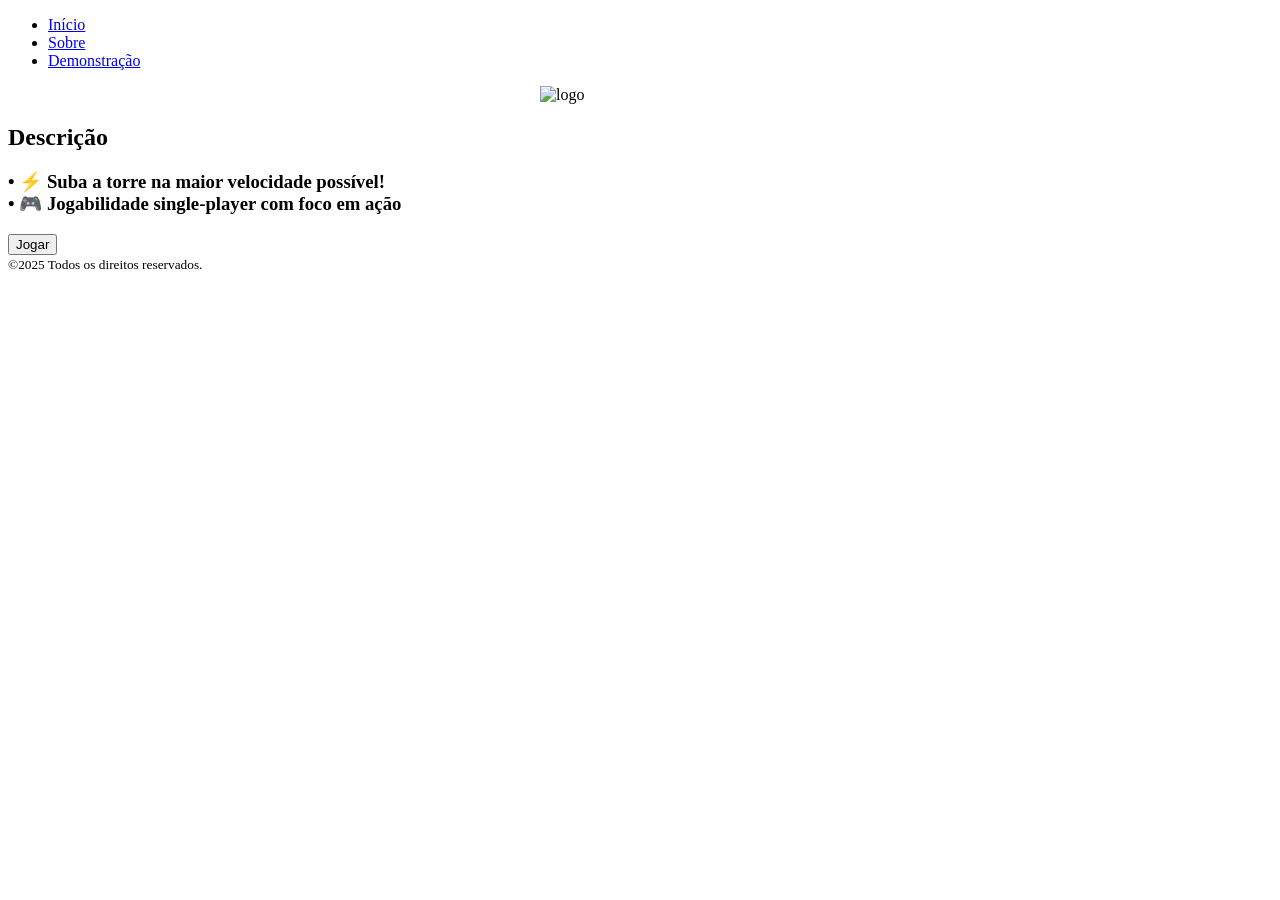
==== index.html @ 498a129d "atualização" ====
<!DOCTYPE html>
<html lang="pt-BR">
<head>
  <meta charset="UTF-8" />
  <meta name="viewport" content="width=device-width, initial-scale=1">
  <title>Crazy Tower</title>
  <link rel="stylesheet" href="style.css" />
</head>
<body>

  <ul class="navbar">
    <li><a href="#home">Início</a></li>
    <li><a href="#sobre">Sobre</a></li>
    <li><a href="#demonstração">Demonstração</a></li>
  </ul>

  <img src="assets/crazy_tower_transparente-removebg-preview.png" alt="logo" width="200" style="display: block; margin: 0 auto;" />

  <div class="card">
    <h2>Descrição</h2>
    <h3>
      • ⚡ Suba a torre na maior velocidade possível!<br />
      • 🎮 Jogabilidade single-player com foco em ação<br />
    </h3>
  </div>

  <!-- Botão redireciona para game.html -->
  <form action="game.html">
    <button class="pixel-button blinking-button">Jogar</button>
  </form>

  <footer>
    <small>&copy;2025 Todos os direitos reservados.</small>
  </footer>
</body>
</html>
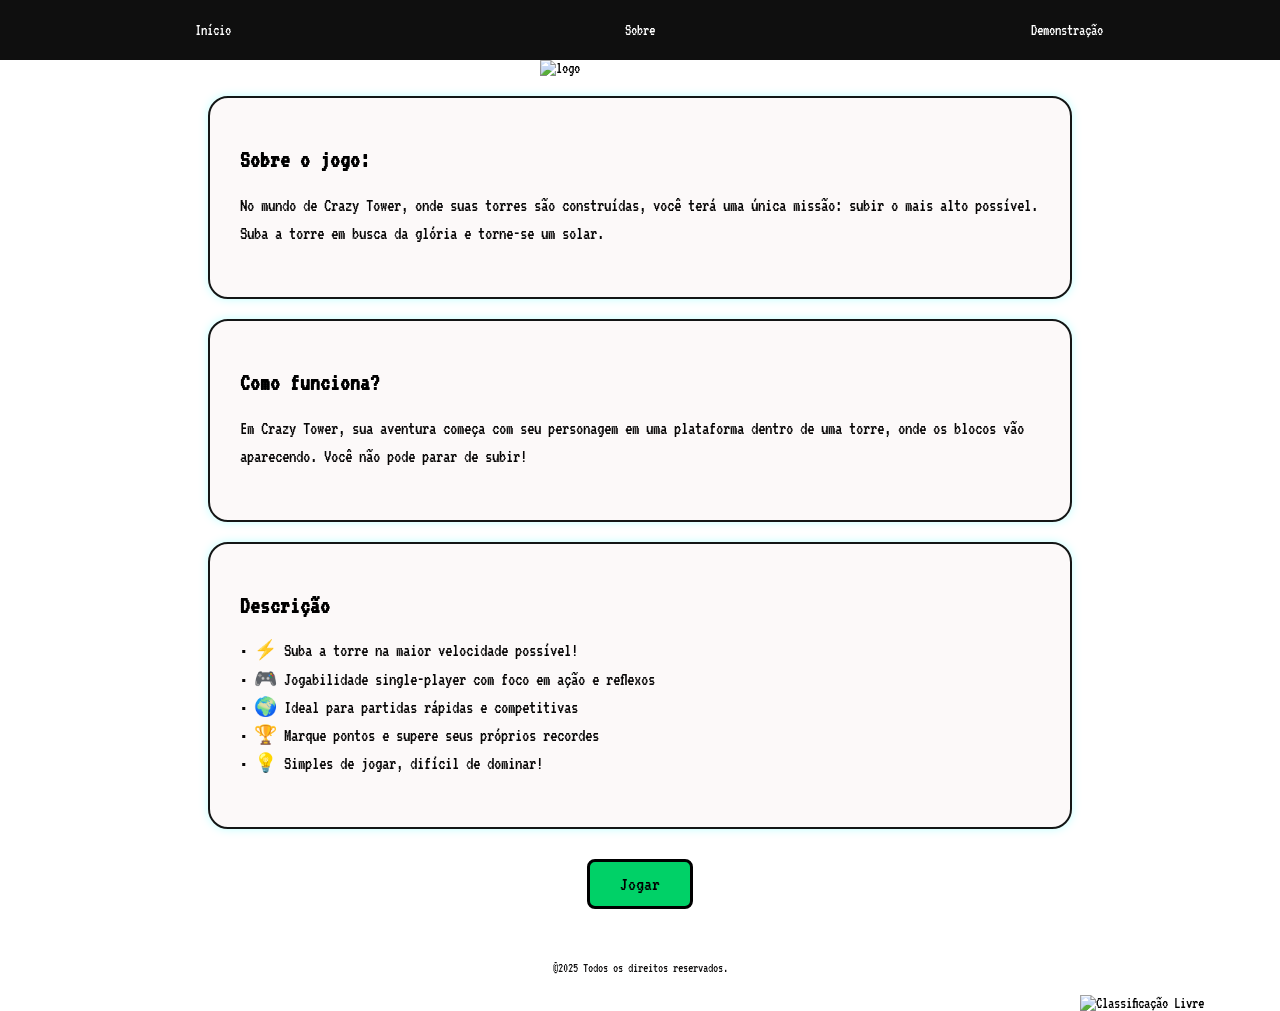
==== commit fe8a35f3: "update" ====
--- a/index.html
+++ b/index.html
@@ -1,12 +1,21 @@
 <!DOCTYPE html>
 <html lang="pt-BR">
+
 <head>
   <meta charset="UTF-8" />
-  <meta name="viewport" content="width=device-width, initial-scale=1">
+ <meta name="viewport" content="width=device-width, initial-scale=1">
+
   <title>Crazy Tower</title>
+
+  <link href="https://fonts.googleapis.com/css2?family=VT323&display=swap" rel="stylesheet" />
+ 
   <link rel="stylesheet" href="style.css" />
+ 
 </head>
+
+
 <body>
+   
 
   <ul class="navbar">
     <li><a href="#home">Início</a></li>
@@ -14,23 +23,53 @@
     <li><a href="#demonstração">Demonstração</a></li>
   </ul>
 
+
   <img src="assets/crazy_tower_transparente-removebg-preview.png" alt="logo" width="200" style="display: block; margin: 0 auto;" />
+<div class="card" id="sobre">
+    <h2>Sobre o jogo:</h2>
+    <h3>
+      No mundo de Crazy Tower, onde suas torres são construídas, você terá uma única missão:
+      subir o mais alto possível. Suba a torre em busca da glória e torne-se um solar.
+    </h3>
+  </div>
+
+
+  <div class="card">
+    <h2>Como funciona?</h2>
+    <h3>
+      Em Crazy Tower, sua aventura começa com seu personagem em uma plataforma dentro de uma
+      torre, onde os blocos vão aparecendo. Você não pode parar de subir!
+    </h3>
+  </div>
+
 
   <div class="card">
     <h2>Descrição</h2>
     <h3>
       • ⚡ Suba a torre na maior velocidade possível!<br />
-      • 🎮 Jogabilidade single-player com foco em ação<br />
+      • 🎮 Jogabilidade single-player com foco em ação e reflexos<br />
+      • 🌍 Ideal para partidas rápidas e competitivas<br />
+      • 🏆 Marque pontos e supere seus próprios recordes<br />
+      • 💡 Simples de jogar, difícil de dominar!
     </h3>
   </div>
+
 
   <!-- Botão redireciona para game.html -->
   <form action="game.html">
     <button class="pixel-button blinking-button">Jogar</button>
   </form>
 
-  <footer>
+ <footer>
     <small>&copy;2025 Todos os direitos reservados.</small>
   </footer>
+
+
+  <img src="assets/livre-para-todos-os-publicos-png-1.png" alt="Classificação Livre" width="200" 
+   style="float: right; margin-left: 10px;" />
+
+
 </body>
-</html>
+
+
+</html>
--- a/style.css
+++ b/style.css
@@ -0,0 +1,218 @@
+body {
+    font-family: 'VT323', monospace;
+    color: #000000;
+    background-image: url('https://static.vecteezy.com/ti/vetor-gratis/p1/42818355-8-bits-pixel-grafico-azul-ceu-fundo-com-nuvens-vetor.jpg');
+    background-size: cover;
+    background-repeat: no-repeat;
+    margin: 0;
+    padding: 0;
+}
+
+
+
+
+@keyframes pulse {
+  0%, 100% {
+    box-shadow: 0 0 5px #00f2ff, 0 0 10px #00f2ff, 0 0 15px #00f2ff;
+  }
+  50% {
+    box-shadow: 0 0 15px #00f2ff, 0 0 25px #00f2ff, 0 0 35px #00f2ff;
+  }
+}
+
+
+@keyframes pix-blink {
+  0%, 100% {
+    box-shadow:
+      0 0 4px  rgba(10, 10, 10, 0.6),
+      0 0 8px  rgba(12, 12, 12, 0.4);
+  }
+  50% {
+    box-shadow:
+      0 0 12px rgba(0, 209, 209, 0.9),
+      0 0 20px rgba(0, 209, 199, 0.7);
+  }
+}
+.pixel-button {
+      font-family: 'VT323', monospace;
+      display: block;
+      margin: 30px auto;
+      padding: 12px 30px;
+      font-size: 20px;
+      background-color: #00D167;
+      color: #000;
+      border: 3px solid #000;
+      border-radius: 8px;
+      cursor: pointer;
+      animation: pix-blink 1.8s infinite ease-in-out;
+      transition: transform 0.3s ease,
+        background-color 0.3s ease,
+        color 0.3s ease,
+        border-color 0.3s ease;
+    }
+
+
+    .pixel-button:hover {
+      background-color: #fff;
+      color: #00D167;
+      border-color: #00D167;
+      transform: scale(1.05);
+    }
+
+
+
+
+
+
+
+
+.card {
+    max-width: 800px;
+    margin: 20px auto;
+    background-color: rgba(252, 249, 249, 0.986);
+    padding: 30px;
+    border-radius: 20px;
+    color: #070606;
+    border: 2px solid #131616;
+    transition: 0.4s;
+    box-shadow: 0 0 10px #00ffff40;
+}
+
+
+.card:hover {
+    box-shadow:
+        0 0 10px  #00ffff,
+        0 0 20px #00ffff,
+        0 0 40px #00ffff,
+        0 0 60px #00ffff;
+    transform: scale(1.02);
+    border-color: #fcfcfc;
+}
+
+
+
+
+h1 {
+    text-align: center;
+    font-size: 36px;
+    margin-bottom: 20px;
+}
+
+
+h2 {
+    margin-top: 20px;
+    color: #000000;
+}
+
+
+h3 {
+    font-weight: normal;
+    line-height: 1.5;
+}
+
+
+
+
+button {
+  font-family: 'VT323', monospace;
+  display: block;
+  margin: 30px auto;
+  padding: 12px 30px;
+  font-size: 20px;
+  color: #000;
+  background-color: #00f2ff;
+  border: 3px solid #000;
+  border-radius: 8px;
+  cursor: pointer;
+  animation: pulse 1.8s infinite ease-in-out;
+  transition: transform 0.3s ease, background-color 0.3s, color 0.3s, border-color 0.3s;
+ 
+}
+
+
+button:hover {
+  background-color: #fff;
+  color: #00ccff;
+  border-color: #00ccff;
+  transform: scale(1.05);
+}
+
+
+
+
+footer {
+    text-align: center;
+    padding: 20px;
+    color: rgb(17, 16, 16);
+}
+
+
+
+
+.navbar {
+  list-style-type: none;
+  margin: 0;
+  padding: 0;
+  background-color: #0f0f0f;
+  overflow: hidden;
+  display: flex;
+}
+
+
+.navbar li {
+  flex: 1;
+}
+
+
+.navbar li a {
+  display: block;
+  color: white;
+  text-align: center;
+  padding: 14px;
+  text-decoration: none;
+  border: 2px solid transparent;
+  border-radius: 8px;
+  margin: 6px;
+  transition: all 0.3s ease;
+}
+
+
+.navbar li a:hover {
+  background-color: #000000;
+  border-color: #00f0ff;
+  box-shadow: 0 0 10px #00f0ff, 0 0 20px #00f0ff;
+}
+@keyframes blink {
+  0%, 100% { opacity: 1; }
+  50%      { opacity: 0; }
+}
+
+
+
+
+.blinking-button {
+  animation: blink 1s infinite;
+}
+ @keyframes pix-blink {
+
+
+      0%,
+      100% {
+        box-shadow:
+          0 0 4px rgba(0, 209, 103, 0.6),
+          0 0 8px rgba(0, 209, 103, 0.4);
+      }
+
+
+      50% {
+        box-shadow:
+          0 0 12px rgba(0, 209, 103, 0.9),
+          0 0 20px rgba(0, 209, 103, 0.7);
+      }
+    }
+   @media (min-width: 768px) {
+  .container {
+    max-width: 750px;
+    margin: 0 auto;
+  }
+}
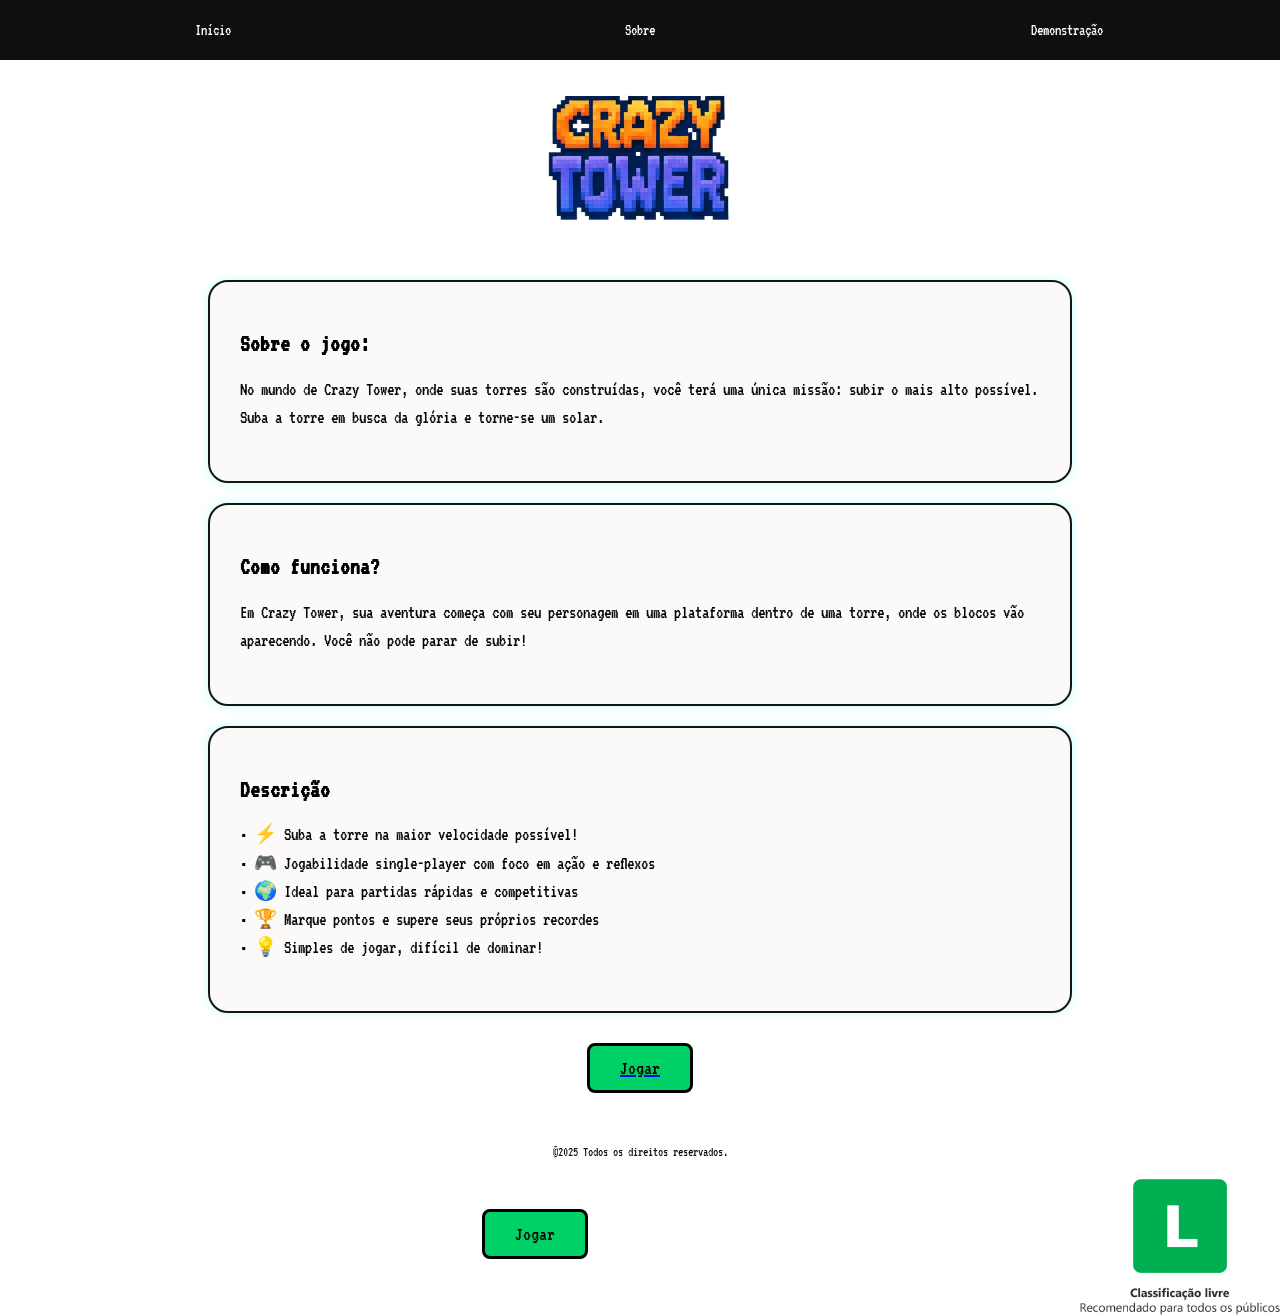
==== commit 3364d37e: "Add files via upload" ====
--- a/index.html
+++ b/index.html
@@ -1,75 +1,68 @@
-<!DOCTYPE html>
-<html lang="pt-BR">
-
-<head>
-  <meta charset="UTF-8" />
- <meta name="viewport" content="width=device-width, initial-scale=1">
-
-  <title>Crazy Tower</title>
-
-  <link href="https://fonts.googleapis.com/css2?family=VT323&display=swap" rel="stylesheet" />
- 
-  <link rel="stylesheet" href="style.css" />
- 
-</head>
-
-
-<body>
-   
-
-  <ul class="navbar">
-    <li><a href="#home">Início</a></li>
-    <li><a href="#sobre">Sobre</a></li>
-    <li><a href="#demonstração">Demonstração</a></li>
-  </ul>
-
-
-  <img src="assets/crazy_tower_transparente-removebg-preview.png" alt="logo" width="200" style="display: block; margin: 0 auto;" />
-<div class="card" id="sobre">
-    <h2>Sobre o jogo:</h2>
-    <h3>
-      No mundo de Crazy Tower, onde suas torres são construídas, você terá uma única missão:
-      subir o mais alto possível. Suba a torre em busca da glória e torne-se um solar.
-    </h3>
-  </div>
-
-
-  <div class="card">
-    <h2>Como funciona?</h2>
-    <h3>
-      Em Crazy Tower, sua aventura começa com seu personagem em uma plataforma dentro de uma
-      torre, onde os blocos vão aparecendo. Você não pode parar de subir!
-    </h3>
-  </div>
-
-
-  <div class="card">
-    <h2>Descrição</h2>
-    <h3>
-      • ⚡ Suba a torre na maior velocidade possível!<br />
-      • 🎮 Jogabilidade single-player com foco em ação e reflexos<br />
-      • 🌍 Ideal para partidas rápidas e competitivas<br />
-      • 🏆 Marque pontos e supere seus próprios recordes<br />
-      • 💡 Simples de jogar, difícil de dominar!
-    </h3>
-  </div>
-
-
-  <!-- Botão redireciona para game.html -->
-  <form action="game.html">
-    <button class="pixel-button blinking-button">Jogar</button>
-  </form>
-
- <footer>
-    <small>&copy;2025 Todos os direitos reservados.</small>
-  </footer>
-
-
-  <img src="assets/livre-para-todos-os-publicos-png-1.png" alt="Classificação Livre" width="200" 
-   style="float: right; margin-left: 10px;" />
-
-
-</body>
-
-
-</html>+<!DOCTYPE html>
+<html lang="pt-BR">
+<head>
+  <meta charset="UTF-8" />
+  <meta name="viewport" content="width=device-width, initial-scale=1">
+  <title>Crazy Tower</title>
+  <link href="https://fonts.googleapis.com/css2?family=VT323&display=swap" rel="stylesheet" />
+  <link rel="stylesheet" href="style.css" />
+</head>
+
+<body>
+
+  <ul class="navbar">
+    <li><a href="#home">Início</a></li>
+    <li><a href="#sobre">Sobre</a></li>
+    <li><a href="#demonstração">Demonstração</a></li>
+  </ul>
+
+  <img src="./image.png" alt="logo" width="200" style="display: block; margin: 0 auto;" />
+
+  <div class="card" id="sobre">
+    <h2>Sobre o jogo:</h2>
+    <h3>
+      No mundo de Crazy Tower, onde suas torres são construídas, você terá uma única missão:
+      subir o mais alto possível. Suba a torre em busca da glória e torne-se um solar.
+    </h3>
+  </div>
+
+  <div class="card">
+    <h2>Como funciona?</h2>
+    <h3>
+      Em Crazy Tower, sua aventura começa com seu personagem em uma plataforma dentro de uma
+      torre, onde os blocos vão aparecendo. Você não pode parar de subir!
+    </h3>
+  </div>
+
+  <div class="card">
+    <h2>Descrição</h2>
+    <h3>
+      • ⚡ Suba a torre na maior velocidade possível!<br />
+      • 🎮 Jogabilidade single-player com foco em ação e reflexos<br />
+      • 🌍 Ideal para partidas rápidas e competitivas<br />
+      • 🏆 Marque pontos e supere seus próprios recordes<br />
+      • 💡 Simples de jogar, difícil de dominar!
+    </h3>
+  </div>
+
+  <!-- Botão Jogar com redirecionamento -->
+  <div style="text-align: center; margin-top: 20px;">
+    <a href="jogo.html">
+      <button class="pixel-button blinking-button">Jogar</button>
+    </a>
+  </div>
+
+  <footer>
+    <small>&copy;2025 Todos os direitos reservados.</small>
+  </footer>
+
+  <img src="./livre-para-todos-os-publicos-png-1 (1).png" alt="Classificação Livre" width="200" 
+   style="float: right; margin-left: 10px;" />
+   <form action="game.html">
+    <button class="pixel-button blinking-button">Jogar</button>
+  </form>
+
+  
+
+</body>
+</html>
--- a/style.css
+++ b/style.css
@@ -1,218 +1,218 @@
-body {
-    font-family: 'VT323', monospace;
-    color: #000000;
-    background-image: url('https://static.vecteezy.com/ti/vetor-gratis/p1/42818355-8-bits-pixel-grafico-azul-ceu-fundo-com-nuvens-vetor.jpg');
-    background-size: cover;
-    background-repeat: no-repeat;
-    margin: 0;
-    padding: 0;
-}
-
-
-
-
-@keyframes pulse {
-  0%, 100% {
-    box-shadow: 0 0 5px #00f2ff, 0 0 10px #00f2ff, 0 0 15px #00f2ff;
-  }
-  50% {
-    box-shadow: 0 0 15px #00f2ff, 0 0 25px #00f2ff, 0 0 35px #00f2ff;
-  }
-}
-
-
-@keyframes pix-blink {
-  0%, 100% {
-    box-shadow:
-      0 0 4px  rgba(10, 10, 10, 0.6),
-      0 0 8px  rgba(12, 12, 12, 0.4);
-  }
-  50% {
-    box-shadow:
-      0 0 12px rgba(0, 209, 209, 0.9),
-      0 0 20px rgba(0, 209, 199, 0.7);
-  }
-}
-.pixel-button {
-      font-family: 'VT323', monospace;
-      display: block;
-      margin: 30px auto;
-      padding: 12px 30px;
-      font-size: 20px;
-      background-color: #00D167;
-      color: #000;
-      border: 3px solid #000;
-      border-radius: 8px;
-      cursor: pointer;
-      animation: pix-blink 1.8s infinite ease-in-out;
-      transition: transform 0.3s ease,
-        background-color 0.3s ease,
-        color 0.3s ease,
-        border-color 0.3s ease;
-    }
-
-
-    .pixel-button:hover {
-      background-color: #fff;
-      color: #00D167;
-      border-color: #00D167;
-      transform: scale(1.05);
-    }
-
-
-
-
-
-
-
-
-.card {
-    max-width: 800px;
-    margin: 20px auto;
-    background-color: rgba(252, 249, 249, 0.986);
-    padding: 30px;
-    border-radius: 20px;
-    color: #070606;
-    border: 2px solid #131616;
-    transition: 0.4s;
-    box-shadow: 0 0 10px #00ffff40;
-}
-
-
-.card:hover {
-    box-shadow:
-        0 0 10px  #00ffff,
-        0 0 20px #00ffff,
-        0 0 40px #00ffff,
-        0 0 60px #00ffff;
-    transform: scale(1.02);
-    border-color: #fcfcfc;
-}
-
-
-
-
-h1 {
-    text-align: center;
-    font-size: 36px;
-    margin-bottom: 20px;
-}
-
-
-h2 {
-    margin-top: 20px;
-    color: #000000;
-}
-
-
-h3 {
-    font-weight: normal;
-    line-height: 1.5;
-}
-
-
-
-
-button {
-  font-family: 'VT323', monospace;
-  display: block;
-  margin: 30px auto;
-  padding: 12px 30px;
-  font-size: 20px;
-  color: #000;
-  background-color: #00f2ff;
-  border: 3px solid #000;
-  border-radius: 8px;
-  cursor: pointer;
-  animation: pulse 1.8s infinite ease-in-out;
-  transition: transform 0.3s ease, background-color 0.3s, color 0.3s, border-color 0.3s;
- 
-}
-
-
-button:hover {
-  background-color: #fff;
-  color: #00ccff;
-  border-color: #00ccff;
-  transform: scale(1.05);
-}
-
-
-
-
-footer {
-    text-align: center;
-    padding: 20px;
-    color: rgb(17, 16, 16);
-}
-
-
-
-
-.navbar {
-  list-style-type: none;
-  margin: 0;
-  padding: 0;
-  background-color: #0f0f0f;
-  overflow: hidden;
-  display: flex;
-}
-
-
-.navbar li {
-  flex: 1;
-}
-
-
-.navbar li a {
-  display: block;
-  color: white;
-  text-align: center;
-  padding: 14px;
-  text-decoration: none;
-  border: 2px solid transparent;
-  border-radius: 8px;
-  margin: 6px;
-  transition: all 0.3s ease;
-}
-
-
-.navbar li a:hover {
-  background-color: #000000;
-  border-color: #00f0ff;
-  box-shadow: 0 0 10px #00f0ff, 0 0 20px #00f0ff;
-}
-@keyframes blink {
-  0%, 100% { opacity: 1; }
-  50%      { opacity: 0; }
-}
-
-
-
-
-.blinking-button {
-  animation: blink 1s infinite;
-}
- @keyframes pix-blink {
-
-
-      0%,
-      100% {
-        box-shadow:
-          0 0 4px rgba(0, 209, 103, 0.6),
-          0 0 8px rgba(0, 209, 103, 0.4);
-      }
-
-
-      50% {
-        box-shadow:
-          0 0 12px rgba(0, 209, 103, 0.9),
-          0 0 20px rgba(0, 209, 103, 0.7);
-      }
-    }
-   @media (min-width: 768px) {
-  .container {
-    max-width: 750px;
-    margin: 0 auto;
-  }
+body {
+    font-family: 'VT323', monospace;
+    color: #000000;
+    background-image: url('https://static.vecteezy.com/ti/vetor-gratis/p1/42818355-8-bits-pixel-grafico-azul-ceu-fundo-com-nuvens-vetor.jpg');
+    background-size: cover;
+    background-repeat: no-repeat;
+    margin: 0;
+    padding: 0;
+}
+
+
+
+
+@keyframes pulse {
+  0%, 100% {
+    box-shadow: 0 0 5px #00f2ff, 0 0 10px #00f2ff, 0 0 15px #00f2ff;
+  }
+  50% {
+    box-shadow: 0 0 15px #00f2ff, 0 0 25px #00f2ff, 0 0 35px #00f2ff;
+  }
+}
+
+
+@keyframes pix-blink {
+  0%, 100% {
+    box-shadow:
+      0 0 4px  rgba(10, 10, 10, 0.6),
+      0 0 8px  rgba(12, 12, 12, 0.4);
+  }
+  50% {
+    box-shadow:
+      0 0 12px rgba(0, 209, 209, 0.9),
+      0 0 20px rgba(0, 209, 199, 0.7);
+  }
+}
+.pixel-button {
+      font-family: 'VT323', monospace;
+      display: block;
+      margin: 30px auto;
+      padding: 12px 30px;
+      font-size: 20px;
+      background-color: #00D167;
+      color: #000;
+      border: 3px solid #000;
+      border-radius: 8px;
+      cursor: pointer;
+      animation: pix-blink 1.8s infinite ease-in-out;
+      transition: transform 0.3s ease,
+        background-color 0.3s ease,
+        color 0.3s ease,
+        border-color 0.3s ease;
+    }
+
+
+    .pixel-button:hover {
+      background-color: #fff;
+      color: #00D167;
+      border-color: #00D167;
+      transform: scale(1.05);
+    }
+
+
+
+
+
+
+
+
+.card {
+    max-width: 800px;
+    margin: 20px auto;
+    background-color: rgba(252, 249, 249, 0.986);
+    padding: 30px;
+    border-radius: 20px;
+    color: #070606;
+    border: 2px solid #131616;
+    transition: 0.4s;
+    box-shadow: 0 0 10px #00ffff40;
+}
+
+
+.card:hover {
+    box-shadow:
+        0 0 10px  #00ffff,
+        0 0 20px #00ffff,
+        0 0 40px #00ffff,
+        0 0 60px #00ffff;
+    transform: scale(1.02);
+    border-color: #fcfcfc;
+}
+
+
+
+
+h1 {
+    text-align: center;
+    font-size: 36px;
+    margin-bottom: 20px;
+}
+
+
+h2 {
+    margin-top: 20px;
+    color: #000000;
+}
+
+
+h3 {
+    font-weight: normal;
+    line-height: 1.5;
+}
+
+
+
+
+button {
+  font-family: 'VT323', monospace;
+  display: block;
+  margin: 30px auto;
+  padding: 12px 30px;
+  font-size: 20px;
+  color: #000;
+  background-color: #00f2ff;
+  border: 3px solid #000;
+  border-radius: 8px;
+  cursor: pointer;
+  animation: pulse 1.8s infinite ease-in-out;
+  transition: transform 0.3s ease, background-color 0.3s, color 0.3s, border-color 0.3s;
+ 
+}
+
+
+button:hover {
+  background-color: #fff;
+  color: #00ccff;
+  border-color: #00ccff;
+  transform: scale(1.05);
+}
+
+
+
+
+footer {
+    text-align: center;
+    padding: 20px;
+    color: rgb(17, 16, 16);
+}
+
+
+
+
+.navbar {
+  list-style-type: none;
+  margin: 0;
+  padding: 0;
+  background-color: #0f0f0f;
+  overflow: hidden;
+  display: flex;
+}
+
+
+.navbar li {
+  flex: 1;
+}
+
+
+.navbar li a {
+  display: block;
+  color: white;
+  text-align: center;
+  padding: 14px;
+  text-decoration: none;
+  border: 2px solid transparent;
+  border-radius: 8px;
+  margin: 6px;
+  transition: all 0.3s ease;
+}
+
+
+.navbar li a:hover {
+  background-color: #000000;
+  border-color: #00f0ff;
+  box-shadow: 0 0 10px #00f0ff, 0 0 20px #00f0ff;
+}
+@keyframes blink {
+  0%, 100% { opacity: 1; }
+  50%      { opacity: 0; }
+}
+
+
+
+
+.blinking-button {
+  animation: blink 1s infinite;
+}
+ @keyframes pix-blink {
+
+
+      0%,
+      100% {
+        box-shadow:
+          0 0 4px rgba(0, 209, 103, 0.6),
+          0 0 8px rgba(0, 209, 103, 0.4);
+      }
+
+
+      50% {
+        box-shadow:
+          0 0 12px rgba(0, 209, 103, 0.9),
+          0 0 20px rgba(0, 209, 103, 0.7);
+      }
+    }
+   @media (min-width: 768px) {
+  .container {
+    max-width: 750px;
+    margin: 0 auto;
+  }
 }
